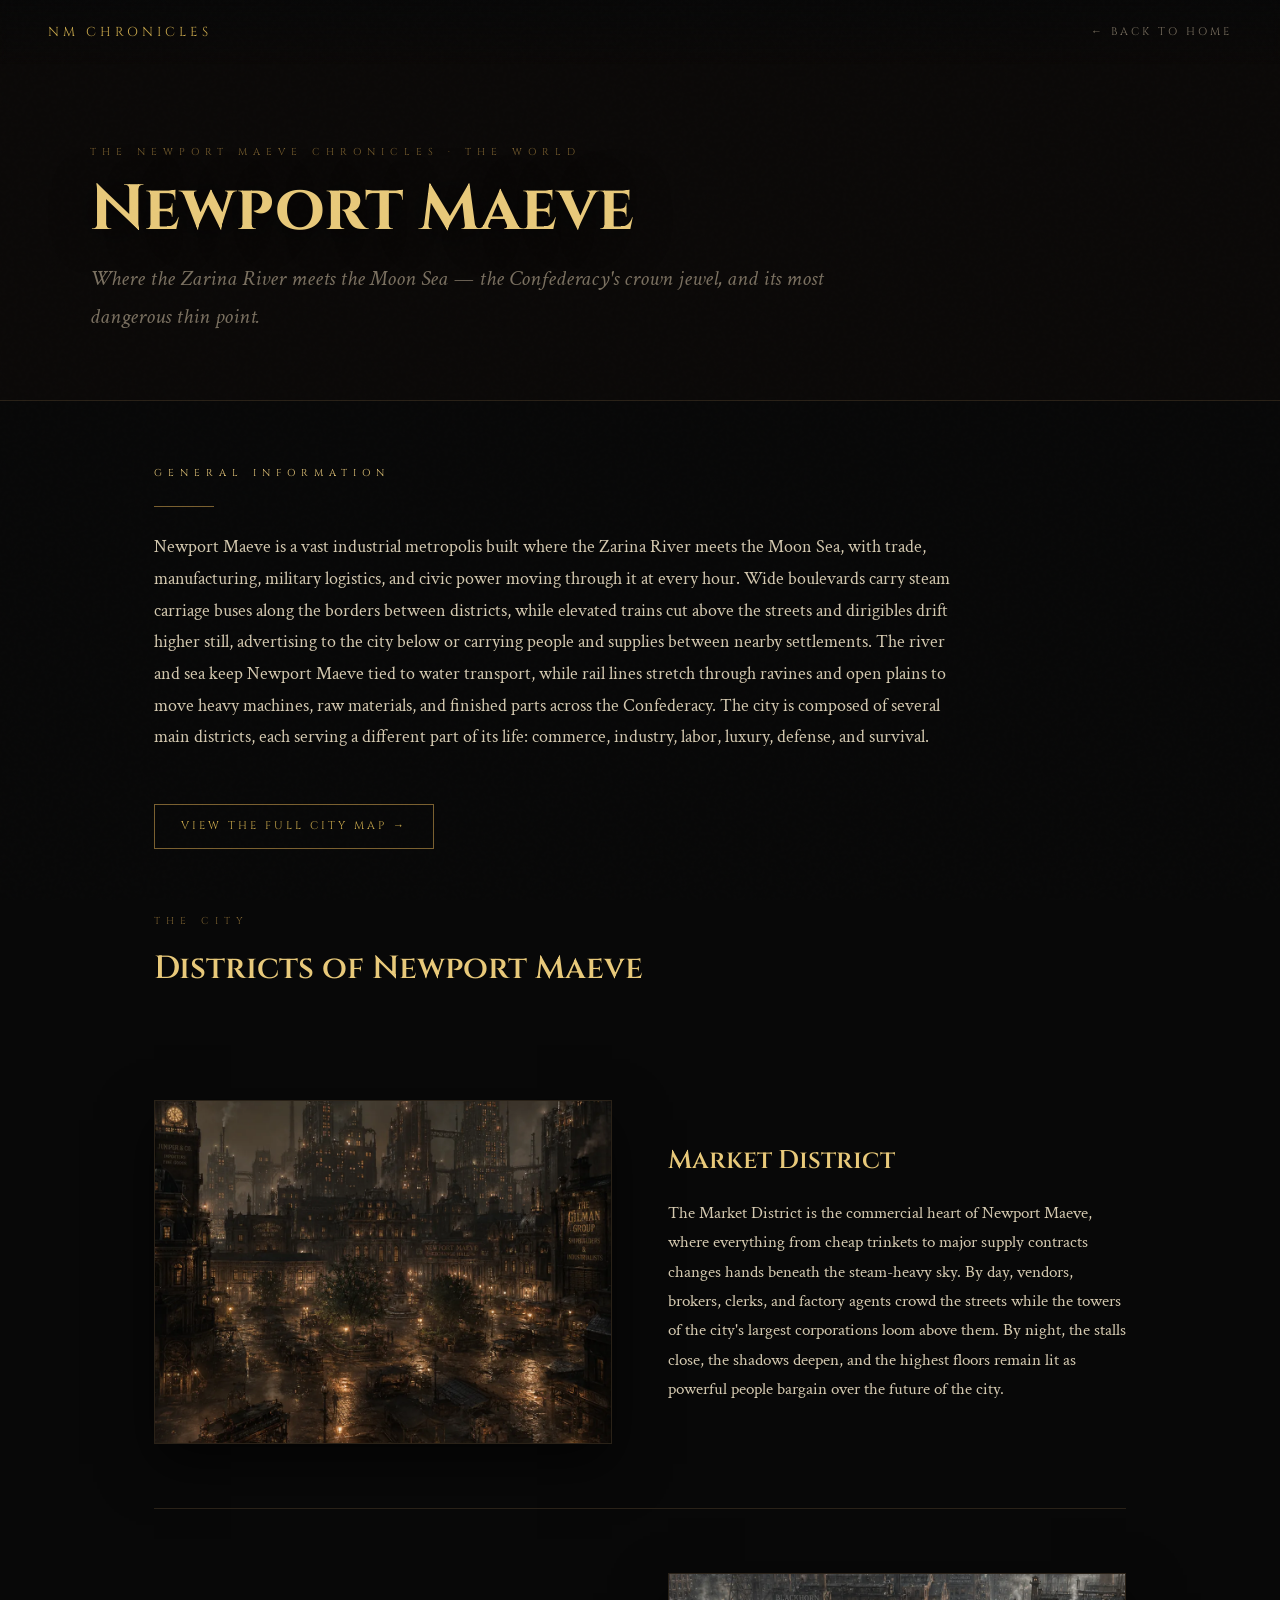
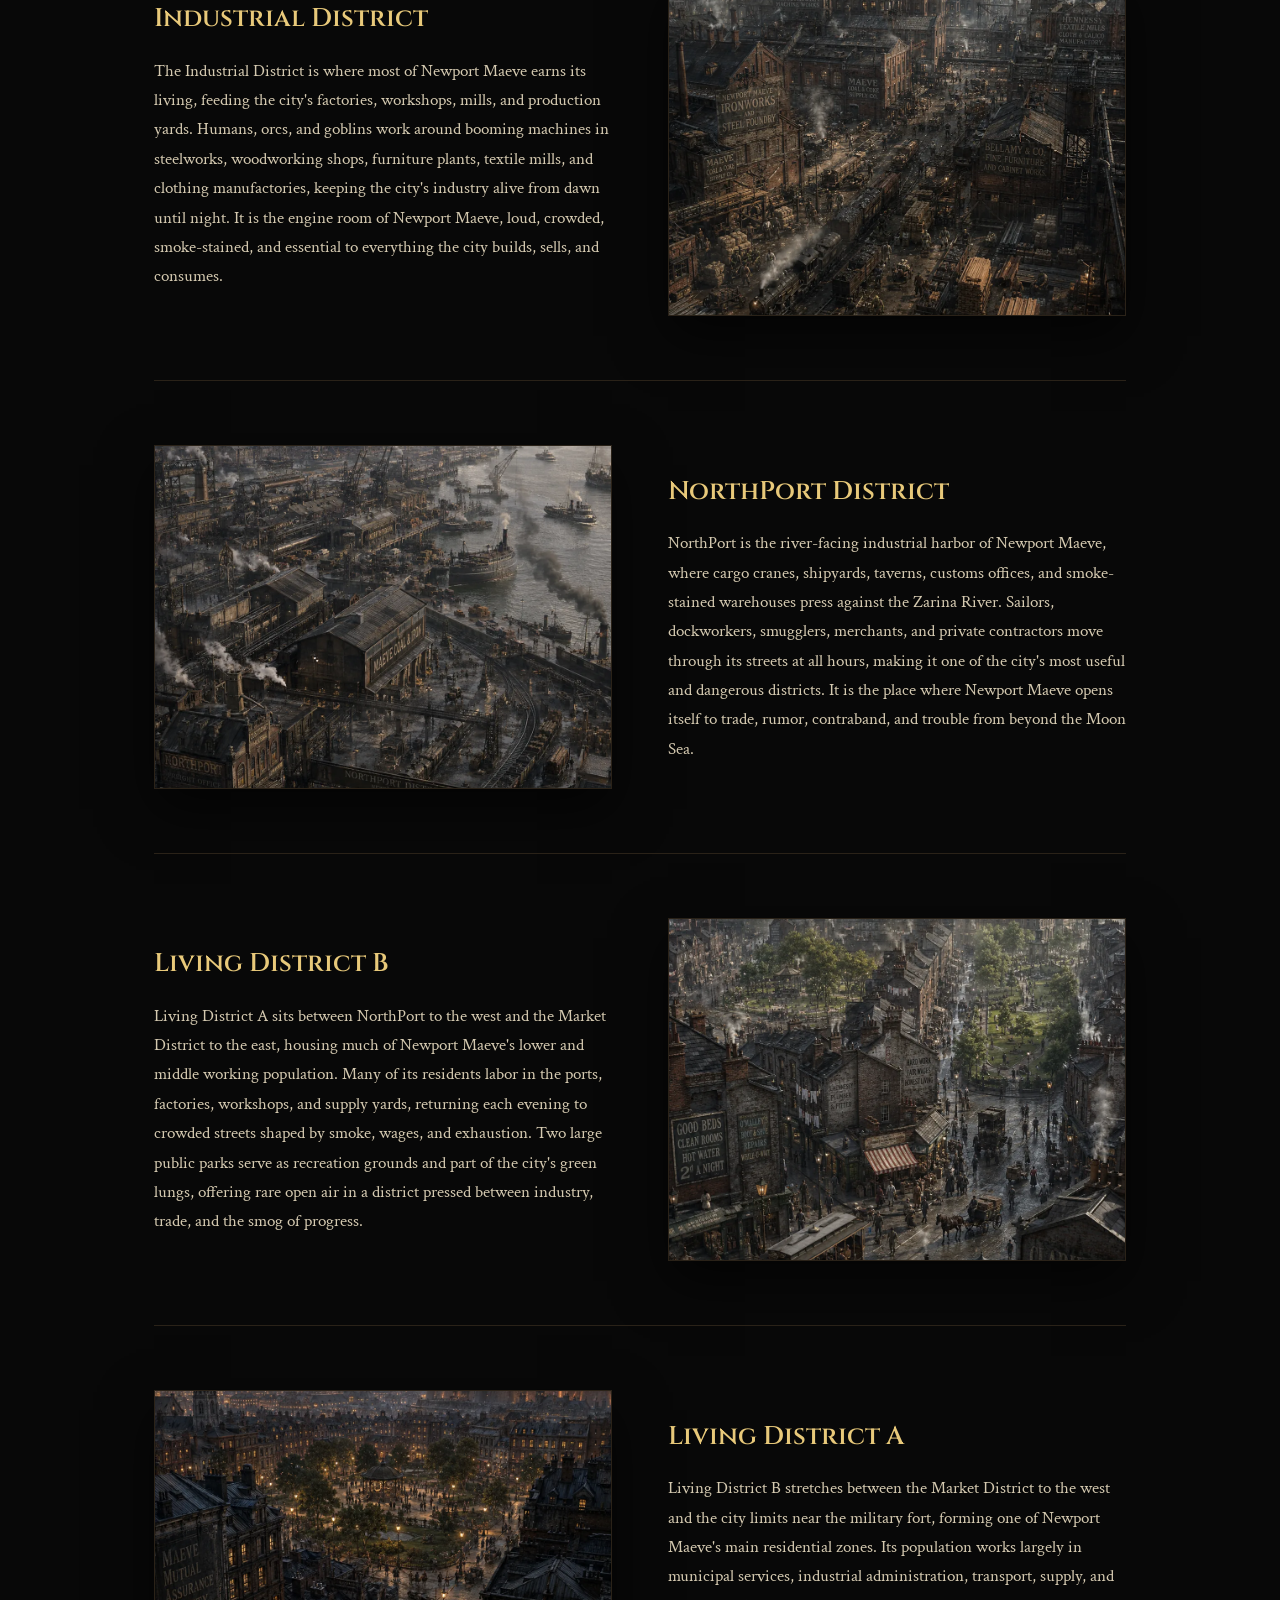
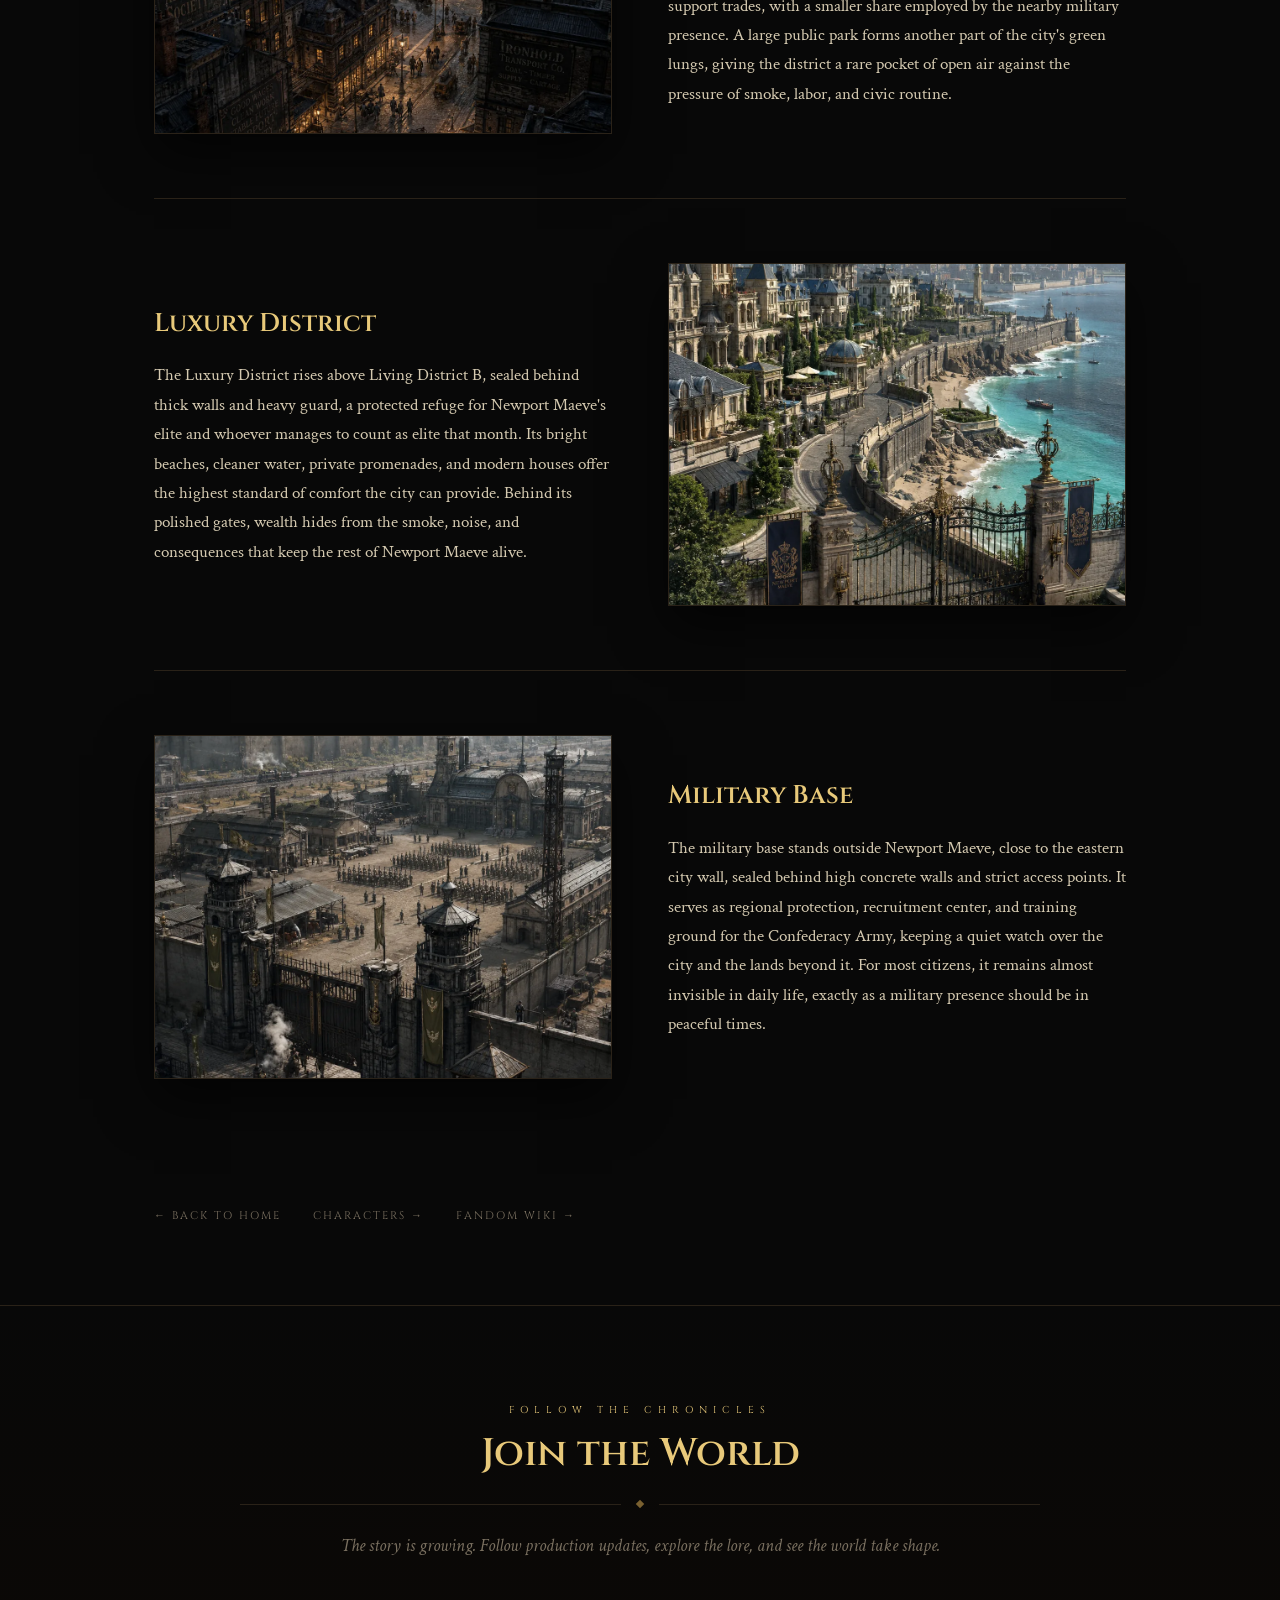
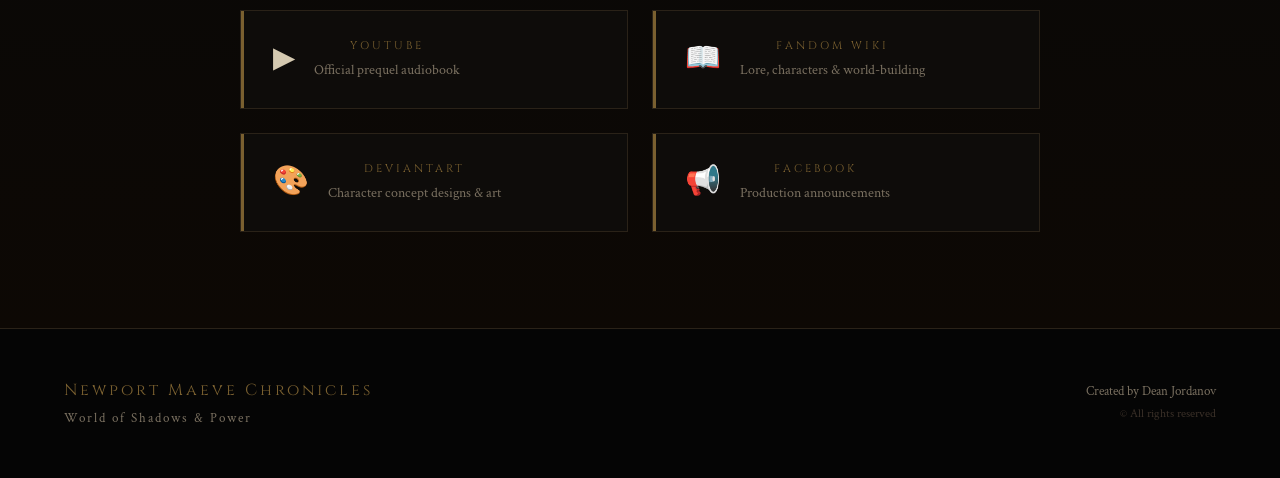
==== city.html @ b958e459 "Add files via upload" ====
<!DOCTYPE html>
<html lang="en">
<head>
<meta charset="UTF-8">
<meta name="viewport" content="width=device-width, initial-scale=1.0">
<meta name="robots" content="index, follow">
<meta name="referrer" content="strict-origin-when-cross-origin">
<meta name="author" content="Dean Jordanov">
<meta name="description" content="Newport Maeve — the industrial metropolis at the heart of The Newport Maeve Chronicles. Explore its districts: Market, Industrial, NorthPort, Living, Luxury, and the Military Base.">
<link rel="canonical" href="https://newportmaeve.com/city.html">
<meta property="og:type" content="article">
<meta property="og:site_name" content="The Newport Maeve Chronicles">
<meta property="og:title" content="Newport Maeve | The Newport Maeve Chronicles">
<meta property="og:description" content="The industrial metropolis at the heart of The Newport Maeve Chronicles — explore its districts.">
<meta property="og:image" content="https://newportmaeve.com/assets/images/city/city-sheet.webp">
<meta property="og:url" content="https://newportmaeve.com/city.html">
<meta name="twitter:card" content="summary_large_image">
<meta name="twitter:title" content="Newport Maeve | The Newport Maeve Chronicles">
<meta name="twitter:description" content="The industrial metropolis at the heart of The Newport Maeve Chronicles — explore its districts.">
<meta name="twitter:image" content="https://newportmaeve.com/assets/images/city/city-sheet.webp">
<title>Newport Maeve | The Newport Maeve Chronicles</title>
<link rel="icon" type="image/png" href="/assets/favicon/favicon-96x96.png" sizes="96x96" />
<link rel="icon" type="image/svg+xml" href="/assets/favicon/favicon.svg" />
<link rel="shortcut icon" href="/assets/favicon/favicon.ico" />
<link rel="apple-touch-icon" sizes="180x180" href="/assets/favicon/apple-touch-icon.png" />
<script type="application/ld+json">
{
  "@context": "https://schema.org",
  "@type": "Place",
  "name": "Newport Maeve",
  "description": "Newport Maeve is a vast industrial metropolis built where the Zarina River meets the Moon Sea, with trade, manufacturing, military logistics, and civic power moving through it at every hour. Wide boulevards carry steam carriage buses along the borders between districts, while elevated trains cut abo",
  "url": "https://newportmaeve.com/city.html",
  "image": "https://newportmaeve.com/assets/images/city/city-sheet.webp",
  "subjectOf": {
    "@type": "BookSeries",
    "name": "The Newport Maeve Chronicles",
    "author": {
      "@type": "Person",
      "name": "Dean Jordanov"
    }
  }
}
</script>
<link rel="stylesheet" href="css/reset.css">
<link rel="stylesheet" href="css/general.css">
<link rel="stylesheet" href="css/typography.css">
<link rel="stylesheet" href="css/components/lightbox.css">
<link rel="stylesheet" href="css/components/connect.css">
<link rel="stylesheet" href="css/components/footer.css">
<link rel="stylesheet" href="css/components/city-sheet.css">
<noscript><style>.district-card{opacity:1 !important;transform:none !important;}</style></noscript>
</head>
<body>

<nav class="city-nav">
  <a href="index.html" class="nav-logo">NM Chronicles</a>
  <a href="index.html#map" class="nav-back">&larr; Back to Home</a>
</nav>

<header class="city-hero">
  <div class="city-hero-inner">
    <p class="city-eyebrow">The Newport Maeve Chronicles &middot; The World</p>
    <h1 class="city-name">Newport Maeve</h1>
    <p class="city-tagline">Where the Zarina River meets the Moon Sea — the Confederacy&#x27;s crown jewel, and its most dangerous thin point.</p>
  </div>
</header>

<section class="city-body">
  <p class="section-label">General Information</p>
  <div class="divider"></div>
  <div class="city-general">
    <p>Newport Maeve is a vast industrial metropolis built where the Zarina River meets the Moon Sea, with trade, manufacturing, military logistics, and civic power moving through it at every hour. Wide boulevards carry steam carriage buses along the borders between districts, while elevated trains cut above the streets and dirigibles drift higher still, advertising to the city below or carrying people and supplies between nearby settlements. The river and sea keep Newport Maeve tied to water transport, while rail lines stretch through ravines and open plains to move heavy machines, raw materials, and finished parts across the Confederacy. The city is composed of several main districts, each serving a different part of its life: commerce, industry, labor, luxury, defense, and survival.</p>
  </div>
</section>

<div class="city-fulllink">
  <a id="viewMap" data-full="assets/images/city/city-sheet.webp" data-alt="Newport Maeve — full city map">View the full city map &rarr;</a>
</div>

<section class="districts">
  <p class="districts-label">The City</p>
  <h2 class="districts-title">Districts of Newport Maeve</h2>
  <div class="district-grid">
    <article class="district-card" id="market-district">
      <div class="district-frame"><img src="assets/images/city/city-market-district.webp" alt="Market District, a district of Newport Maeve" loading="lazy" onerror="this.style.display='none';this.parentNode.classList.add('is-empty');this.parentNode.insertAdjacentHTML('beforeend','<span class=&quot;frame-empty&quot;>Coming soon</span>')"></div>
      <div class="district-info">
        <h3 class="district-name">Market District</h3>
        <p class="district-desc">The Market District is the commercial heart of Newport Maeve, where everything from cheap trinkets to major supply contracts changes hands beneath the steam-heavy sky. By day, vendors, brokers, clerks, and factory agents crowd the streets while the towers of the city&#x27;s largest corporations loom above them. By night, the stalls close, the shadows deepen, and the highest floors remain lit as powerful people bargain over the future of the city.</p>
      </div>
    </article>
    <article class="district-card" id="industrial-district">
      <div class="district-frame"><img src="assets/images/city/city-industrial-district.webp" alt="Industrial District, a district of Newport Maeve" loading="lazy" onerror="this.style.display='none';this.parentNode.classList.add('is-empty');this.parentNode.insertAdjacentHTML('beforeend','<span class=&quot;frame-empty&quot;>Coming soon</span>')"></div>
      <div class="district-info">
        <h3 class="district-name">Industrial District</h3>
        <p class="district-desc">The Industrial District is where most of Newport Maeve earns its living, feeding the city&#x27;s factories, workshops, mills, and production yards. Humans, orcs, and goblins work around booming machines in steelworks, woodworking shops, furniture plants, textile mills, and clothing manufactories, keeping the city&#x27;s industry alive from dawn until night. It is the engine room of Newport Maeve, loud, crowded, smoke-stained, and essential to everything the city builds, sells, and consumes.</p>
      </div>
    </article>
    <article class="district-card" id="northport-district">
      <div class="district-frame"><img src="assets/images/city/city-northport-district.webp" alt="NorthPort District, a district of Newport Maeve" loading="lazy" onerror="this.style.display='none';this.parentNode.classList.add('is-empty');this.parentNode.insertAdjacentHTML('beforeend','<span class=&quot;frame-empty&quot;>Coming soon</span>')"></div>
      <div class="district-info">
        <h3 class="district-name">NorthPort District</h3>
        <p class="district-desc">NorthPort is the river-facing industrial harbor of Newport Maeve, where cargo cranes, shipyards, taverns, customs offices, and smoke-stained warehouses press against the Zarina River. Sailors, dockworkers, smugglers, merchants, and private contractors move through its streets at all hours, making it one of the city&#x27;s most useful and dangerous districts. It is the place where Newport Maeve opens itself to trade, rumor, contraband, and trouble from beyond the Moon Sea.</p>
      </div>
    </article>
    <article class="district-card" id="living-district-b">
      <div class="district-frame"><img src="assets/images/city/city-living-district-b.webp" alt="Living District B, a district of Newport Maeve" loading="lazy" onerror="this.style.display='none';this.parentNode.classList.add('is-empty');this.parentNode.insertAdjacentHTML('beforeend','<span class=&quot;frame-empty&quot;>Coming soon</span>')"></div>
      <div class="district-info">
        <h3 class="district-name">Living District B</h3>
        <p class="district-desc">Living District A sits between NorthPort to the west and the Market District to the east, housing much of Newport Maeve&#x27;s lower and middle working population. Many of its residents labor in the ports, factories, workshops, and supply yards, returning each evening to crowded streets shaped by smoke, wages, and exhaustion. Two large public parks serve as recreation grounds and part of the city&#x27;s green lungs, offering rare open air in a district pressed between industry, trade, and the smog of progress.</p>
      </div>
    </article>
    <article class="district-card" id="living-district-a">
      <div class="district-frame"><img src="assets/images/city/city-living-district-a.webp" alt="Living District A, a district of Newport Maeve" loading="lazy" onerror="this.style.display='none';this.parentNode.classList.add('is-empty');this.parentNode.insertAdjacentHTML('beforeend','<span class=&quot;frame-empty&quot;>Coming soon</span>')"></div>
      <div class="district-info">
        <h3 class="district-name">Living District A</h3>
        <p class="district-desc">Living District B stretches between the Market District to the west and the city limits near the military fort, forming one of Newport Maeve&#x27;s main residential zones. Its population works largely in municipal services, industrial administration, transport, supply, and support trades, with a smaller share employed by the nearby military presence. A large public park forms another part of the city&#x27;s green lungs, giving the district a rare pocket of open air against the pressure of smoke, labor, and civic routine.</p>
      </div>
    </article>
    <article class="district-card" id="luxury-district">
      <div class="district-frame"><img src="assets/images/city/city-luxury-district.webp" alt="Luxury District, a district of Newport Maeve" loading="lazy" onerror="this.style.display='none';this.parentNode.classList.add('is-empty');this.parentNode.insertAdjacentHTML('beforeend','<span class=&quot;frame-empty&quot;>Coming soon</span>')"></div>
      <div class="district-info">
        <h3 class="district-name">Luxury District</h3>
        <p class="district-desc">The Luxury District rises above Living District B, sealed behind thick walls and heavy guard, a protected refuge for Newport Maeve&#x27;s elite and whoever manages to count as elite that month. Its bright beaches, cleaner water, private promenades, and modern houses offer the highest standard of comfort the city can provide. Behind its polished gates, wealth hides from the smoke, noise, and consequences that keep the rest of Newport Maeve alive.</p>
      </div>
    </article>
    <article class="district-card" id="military-base">
      <div class="district-frame"><img src="assets/images/city/city-military-base.webp" alt="Military Base, a district of Newport Maeve" loading="lazy" onerror="this.style.display='none';this.parentNode.classList.add('is-empty');this.parentNode.insertAdjacentHTML('beforeend','<span class=&quot;frame-empty&quot;>Coming soon</span>')"></div>
      <div class="district-info">
        <h3 class="district-name">Military Base</h3>
        <p class="district-desc">The military base stands outside Newport Maeve, close to the eastern city wall, sealed behind high concrete walls and strict access points. It serves as regional protection, recruitment center, and training ground for the Confederacy Army, keeping a quiet watch over the city and the lands beyond it. For most citizens, it remains almost invisible in daily life, exactly as a military presence should be in peaceful times.</p>
      </div>
    </article>
  </div>
</section>

<nav class="city-crosslinks">
  <a href="index.html#map">&larr; Back to home</a>
  <a href="index.html#characters">Characters &rarr;</a>
  <a href="https://newport-maeve.fandom.com/wiki/Newport_Maeve_Chronicles_Wiki" target="_blank" rel="noopener">Fandom Wiki &rarr;</a>
</nav>

<section id="connect" class="connect-section">
  <div class="connect-inner">
    <p class="section-label">Follow the Chronicles</p>
    <h2 class="section-title">Join the World</h2>
    <div class="ornament"><div class="ornament-line"></div><div class="ornament-diamond"></div><div class="ornament-line"></div></div>
    <p class="section-lead">The story is growing. Follow production updates, explore the lore, and see the world take shape.</p>
    <div class="links-grid">
      <a href="https://youtu.be/gg5DZfQgrho?si=nwGPkU6QQ4LaS6uQ" target="_blank" rel="noopener" class="link-card">
        <div class="link-icon">&#9654;</div>
        <div><div class="link-label">YouTube</div><div class="link-desc">Official prequel audiobook</div></div>
      </a>
      <a href="https://newport-maeve.fandom.com/wiki/Newport_Maeve_Chronicles_Wiki" target="_blank" rel="noopener" class="link-card">
        <div class="link-icon">&#128214;</div>
        <div><div class="link-label">Fandom Wiki</div><div class="link-desc">Lore, characters &amp; world-building</div></div>
      </a>
      <a href="https://www.deviantart.com/deant01/gallery/92908164/newport-maeve-chroncles-art" target="_blank" rel="noopener" class="link-card">
        <div class="link-icon">&#127912;</div>
        <div><div class="link-label">DeviantArt</div><div class="link-desc">Character concept designs &amp; art</div></div>
      </a>
      <a href="https://www.facebook.com/NewportMaeveChronicles/" target="_blank" rel="noopener" class="link-card">
        <div class="link-icon">&#128226;</div>
        <div><div class="link-label">Facebook</div><div class="link-desc">Production announcements</div></div>
      </a>
    </div>
  </div>
</section>


<div class="lightbox" id="lightbox" aria-hidden="true">
  <button class="lightbox-close" id="lightboxClose" aria-label="Close">&times;</button>
  <img id="lightboxImg" src="" alt="">
  <span class="lightbox-hint">Click outside or &times; to close</span>
</div>

<footer>
  <div>
    <div class="footer-logo">Newport Maeve Chronicles</div>
    <div class="footer-sub">World of Shadows &amp; Power</div>
  </div>
  <div class="footer-credit">Created by Dean Jordanov<br><span class="footer-copy">&copy; All rights reserved</span></div>
</footer>

<script type="module" src="js/city.js"></script>
</body>
</html>
---- css/general.css ----
:root {
  --gold: #C9A84C;
  --gold-light: #E8C97A;
  --gold-dim: #7A6030;
  --crimson: #8B1A1A;
  --crimson-bright: #C0392B;
  --bg-deep: #080808;
  --bg-card: #0E0C0A;
  --bg-section: #0B0908;
  --text: #D4C9B0;
  --text-dim: #7A7060;
  --border: #2A2218;
}

html {
  scroll-behavior: smooth;
}

body {
  background: var(--bg-deep);
  color: var(--text);
  font-family: 'Crimson Text', Georgia, serif;
  font-size: 18px;
  line-height: 1.7;
  overflow-x: hidden;
  cursor: default;
}

body::before {
  content: '';
  position: fixed;
  inset: 0;
  background-image: url("data:image/svg+xml,%3Csvg viewBox='0 0 256 256' xmlns='http://www.w3.org/2000/svg'%3E%3Cfilter id='noise'%3E%3CfeTurbulence type='fractalNoise' baseFrequency='0.9' numOctaves='4' stitchTiles='stitch'/%3E%3C/filter%3E%3Crect width='100%25' height='100%25' filter='url(%23noise)' opacity='0.04'/%3E%3C/svg%3E");
  pointer-events: none;
  z-index: 9999;
  opacity: 0.35;
}

section {
  padding: 6rem 4rem;
}

#about {
  background: var(--bg-section);
}

@media (max-width: 900px) {
  section {
    padding: 4rem 1.5rem;
  }
}
---- css/typography.css ----
/*
 Local font-face declarations (load from `assets/fonts`)

 Notes:
 - Fonts are preloaded in `index.html` to improve LCP for the hero.
 - Prefer adding `woff2` sources for production; keep `ttf` as a fallback.
 - `font-display: swap` is used to avoid invisible text during loading.
*/
@font-face {
  font-family: 'Cinzel';
  src: local('Cinzel'),
       url('../assets/fonts/Cinzel,Crimson_Text/Cinzel/Cinzel-VariableFont_wght.ttf') format('truetype');
  font-weight: 100 900;
  font-style: normal;
  font-display: swap;
}

/* Local Crimson Text faces */
@font-face {
  font-family: 'Crimson Text';
  src: local('Crimson Text'), local('CrimsonText-Regular'),
       url('../assets/fonts/Cinzel,Crimson_Text/Crimson_Text/CrimsonText-Regular.ttf') format('truetype');
  font-weight: 400;
  font-style: normal;
  font-display: swap;
}
@font-face {
  font-family: 'Crimson Text';
  src: local('Crimson Text Italic'), local('CrimsonText-Italic'),
       url('../assets/fonts/Cinzel,Crimson_Text/Crimson_Text/CrimsonText-Italic.ttf') format('truetype');
  font-weight: 400;
  font-style: italic;
  font-display: swap;
}
@font-face {
  font-family: 'Crimson Text';
  src: local('Crimson Text SemiBold'), local('CrimsonText-SemiBold'),
       url('../assets/fonts/Cinzel,Crimson_Text/Crimson_Text/CrimsonText-SemiBold.ttf') format('truetype');
  font-weight: 600;
  font-style: normal;
  font-display: swap;
}
@font-face {
  font-family: 'Crimson Text';
  src: local('Crimson Text SemiBold Italic'), local('CrimsonText-SemiBoldItalic'),
       url('../assets/fonts/Cinzel,Crimson_Text/Crimson_Text/CrimsonText-SemiBoldItalic.ttf') format('truetype');
  font-weight: 600;
  font-style: italic;
  font-display: swap;
}
@font-face {
  font-family: 'Crimson Text';
  src: local('Crimson Text Bold'), local('CrimsonText-Bold'),
       url('../assets/fonts/Cinzel,Crimson_Text/Crimson_Text/CrimsonText-Bold.ttf') format('truetype');
  font-weight: 700;
  font-style: normal;
  font-display: swap;
}
@font-face {
  font-family: 'Crimson Text';
  src: local('Crimson Text Bold Italic'), local('CrimsonText-BoldItalic'),
       url('../assets/fonts/Cinzel,Crimson_Text/Crimson_Text/CrimsonText-BoldItalic.ttf') format('truetype');
  font-weight: 700;
  font-style: italic;
  font-display: swap;
}

.section-label {
  font-family: 'Cinzel', serif;
  font-size: 10px;
  letter-spacing: 6px;
  color: var(--gold-light);
  text-transform: uppercase;
  margin-bottom: 0.75rem;
}

.section-title {
  font-family: 'Cinzel', serif;
  font-size: clamp(1.6rem, 3vw, 2.6rem);
  color: var(--gold-light);
  font-weight: 600;
  margin-bottom: 1.5rem;
  line-height: 1.2;
}

.section-lead {
  color: var(--text-dim);
  font-style: italic;
}

.divider {
  width: 60px;
  height: 1px;
  background: var(--gold-dim);
  margin: 1.5rem 0;
}

.ornament {
  display: flex;
  align-items: center;
  gap: 1rem;
  margin: 1.5rem 0;
}

.ornament-line {
  flex: 1;
  height: 1px;
  background: var(--border);
}

.ornament-diamond {
  width: 6px;
  height: 6px;
  background: var(--gold-dim);
  transform: rotate(45deg);
  flex-shrink: 0;
}
---- css/components/connect.css ----
.connect-section {
  background: linear-gradient(to bottom, var(--bg-deep), #0D0804);
  text-align: center;
  border-top: 1px solid var(--border);
}

.connect-inner {
  max-width: 800px;
  margin: 0 auto;
}

.links-grid {
  display: grid;
  grid-template-columns: repeat(2, 1fr);
  gap: 1.5rem;
  margin-top: 3rem;
}

.link-card {
  display: flex;
  align-items: center;
  gap: 1.2rem;
  padding: 1.5rem 2rem;
  background: var(--bg-card);
  border: 1px solid var(--border);
  text-decoration: none;
  color: var(--text);
  transition: border-color 0.3s, transform 0.2s, background 0.3s;
  position: relative;
  overflow: hidden;
}

.link-card::before {
  content: '';
  position: absolute;
  left: 0;
  top: 0;
  bottom: 0;
  width: 3px;
  background: var(--gold-dim);
  transition: background 0.3s;
}

.link-card:hover {
  border-color: var(--gold-dim);
  transform: translateY(-2px);
  background: #120E0A;
}

.link-card:hover::before {
  background: var(--gold);
}

.link-icon {
  font-size: 1.8rem;
  flex-shrink: 0;
}

.link-label {
  font-family: 'Cinzel', serif;
  font-size: 11px;
  letter-spacing: 3px;
  color: var(--gold-dim);
  text-transform: uppercase;
  margin-bottom: 2px;
  transition: color 0.3s;
}

.link-card:hover .link-label {
  color: var(--gold);
}

.link-desc {
  font-size: 0.9rem;
  color: var(--text-dim);
}

@media (max-width: 900px) {
  .links-grid {
    grid-template-columns: 1fr;
  }
}
---- css/components/footer.css ----
footer {
  border-top: 1px solid var(--border);
  padding: 3rem 4rem;
  display: flex;
  justify-content: space-between;
  align-items: center;
  background: #050505;
}

.footer-logo {
  font-family: 'Cinzel', serif;
  font-size: 16px;
  color: var(--gold-dim);
  letter-spacing: 3px;
}

.footer-sub {
  font-size: 0.8rem;
  color: var(--text-dim);
  letter-spacing: 2px;
  margin-top: 4px;
}

.footer-credit {
  font-size: 0.82rem;
  color: var(--text-dim);
  text-align: right;
}

.footer-copy {
  font-size: 0.75rem;
  color: #3A3028;
}

@media (max-width: 900px) {
  footer {
    flex-direction: column;
    gap: 1rem;
    text-align: center;
  }

  .footer-credit {
    text-align: center;
  }
}
---- css/components/city-sheet.css ----
/* City sheet page — reuses global tokens; mirrors character-sheet structure */

.city-nav {
  position: fixed;
  top: 0; left: 0; right: 0;
  z-index: 100;
  display: flex;
  justify-content: space-between;
  align-items: center;
  padding: 0 3rem;
  height: 64px;
  background: linear-gradient(to bottom, rgba(8,8,8,0.97) 0%, rgba(8,8,8,0) 100%);
  backdrop-filter: blur(4px);
}
.city-nav a { text-decoration: none; }
.city-nav .nav-logo {
  font-family: 'Cinzel', serif;
  font-size: 13px;
  letter-spacing: 4px;
  color: var(--gold);
  text-transform: uppercase;
}
.city-nav .nav-back {
  font-family: 'Cinzel', serif;
  font-size: 11px;
  letter-spacing: 3px;
  color: var(--text-dim);
  text-transform: uppercase;
  transition: color 0.3s;
}
.city-nav .nav-back:hover { color: var(--gold-light); }

/* Hero */
.city-hero {
  position: relative;
  padding: 9rem 4rem 4rem;
  border-bottom: 1px solid var(--border);
  background: var(--bg-section);
  overflow: hidden;
}
.city-hero-inner { max-width: 1100px; margin: 0 auto; position: relative; z-index: 2; }
.city-eyebrow {
  font-family: 'Cinzel', serif;
  font-size: 10px;
  letter-spacing: 6px;
  color: var(--gold-dim);
  text-transform: uppercase;
  margin-bottom: 1rem;
}
.city-name {
  font-family: 'Cinzel', serif;
  font-size: clamp(2.2rem, 5vw, 4rem);
  font-weight: 700;
  color: var(--gold-light);
  line-height: 1.05;
  text-shadow: 0 4px 40px rgba(0,0,0,0.9);
}
.city-tagline {
  font-family: 'Crimson Text', serif;
  font-style: italic;
  font-size: clamp(1.05rem, 2vw, 1.4rem);
  color: var(--text-dim);
  margin-top: 1rem;
  max-width: 760px;
}

/* Body */
.city-body { max-width: 1100px; margin: 0 auto; padding: 4rem 4rem 2rem; }
.city-general p {
  font-size: 1.1rem;
  color: var(--text);
  line-height: 1.8;
  margin-bottom: 1.2rem;
  max-width: 820px;
}
.city-general em { color: var(--gold); font-style: italic; }

/* Districts */
.districts {
  max-width: 1100px;
  margin: 0 auto;
  padding: 2rem 4rem 4rem;
}
.districts-label {
  font-family: 'Cinzel', serif;
  font-size: 10px;
  letter-spacing: 6px;
  color: var(--gold-dim);
  text-transform: uppercase;
  margin-bottom: 0.75rem;
}
.districts-title {
  font-family: 'Cinzel', serif;
  font-size: clamp(1.4rem, 2.5vw, 2rem);
  color: var(--gold-light);
  font-weight: 600;
  margin-bottom: 2.5rem;
}
.district-grid {
  display: flex;
  flex-direction: column;
}
.district-card {
  display: grid;
  grid-template-columns: 1fr 1fr;
  gap: 3.5rem;
  align-items: center;
  padding: 4rem 0;
  border-top: 1px solid var(--border);
  scroll-margin-top: 88px;
}
.district-card:first-child { border-top: none; }
/* Alternate: even rows put the image on the right */
.district-card:nth-child(even) .district-frame { order: 2; }
.district-card:nth-child(even) .district-info { order: 1; }

/* Scroll-reveal (matches homepage) */
.district-card {
  opacity: 0;
  transform: translateY(24px);
  transition: opacity 0.7s ease, transform 0.7s ease;
}
.district-card.is-visible {
  opacity: 1;
  transform: translateY(0);
}

.district-frame {
  aspect-ratio: 4 / 3;
  position: relative;
  background:
    repeating-linear-gradient(45deg, rgba(122,96,48,0.05) 0 10px, transparent 10px 20px),
    var(--bg-deep);
  display: flex;
  align-items: center;
  justify-content: center;
  overflow: hidden;
  border: 1px solid var(--border);
  box-shadow: 0 20px 50px rgba(0,0,0,0.6);
}
.district-frame img { width: 100%; height: 100%; object-fit: cover; display: block; }
.district-frame .frame-empty {
  font-family: 'Cinzel', serif;
  font-size: 11px;
  letter-spacing: 2px;
  text-transform: uppercase;
  color: var(--text-dim);
  opacity: 0.5;
}
.district-info { padding: 0; }
.district-name {
  font-family: 'Cinzel', serif;
  font-size: clamp(1.3rem, 2vw, 1.7rem);
  color: var(--gold-light);
  font-weight: 600;
  margin-bottom: 1rem;
}
.district-desc {
  font-size: 1.05rem;
  color: var(--text);
  line-height: 1.75;
}

/* Full map link */
.city-fulllink {
  max-width: 1100px;
  margin: 0 auto;
  padding: 0 4rem 2rem;
}
.city-fulllink a {
  display: inline-flex;
  align-items: center;
  gap: 0.6rem;
  font-family: 'Cinzel', serif;
  font-size: 11px;
  letter-spacing: 3px;
  text-transform: uppercase;
  color: var(--gold);
  border: 1px solid var(--gold-dim);
  padding: 12px 26px;
  text-decoration: none;
  transition: background 0.3s, color 0.3s;
  cursor: pointer;
}
.city-fulllink a:hover { background: var(--gold); color: var(--bg-deep); }

.city-crosslinks {
  max-width: 1100px;
  margin: 0 auto;
  padding: 0 4rem 5rem;
  display: flex;
  gap: 2rem;
  flex-wrap: wrap;
}
.city-crosslinks a {
  font-family: 'Cinzel', serif;
  font-size: 11px;
  letter-spacing: 2px;
  text-transform: uppercase;
  color: var(--text-dim);
  text-decoration: none;
  transition: color 0.3s;
}
.city-crosslinks a:hover { color: var(--gold-light); }

@media (max-width: 900px) {
  .city-hero { padding: 7rem 1.5rem 3rem; }
  .city-body { padding: 3rem 1.5rem 1.5rem; }
  .districts { padding: 1.5rem 1.5rem 3rem; }
  .district-grid { grid-template-columns: none; }
  .district-card {
    grid-template-columns: 1fr;
    gap: 1.5rem;
    padding: 2.5rem 0;
  }
  /* On mobile, always image-first regardless of alternation */
  .district-card:nth-child(even) .district-frame { order: 0; }
  .district-card:nth-child(even) .district-info { order: 0; }
  .city-fulllink, .city-crosslinks { padding-left: 1.5rem; padding-right: 1.5rem; }
  .city-nav { padding: 0 1.5rem; }
}
@media (max-width: 600px) {
  .district-frame { aspect-ratio: 4 / 3; }
}
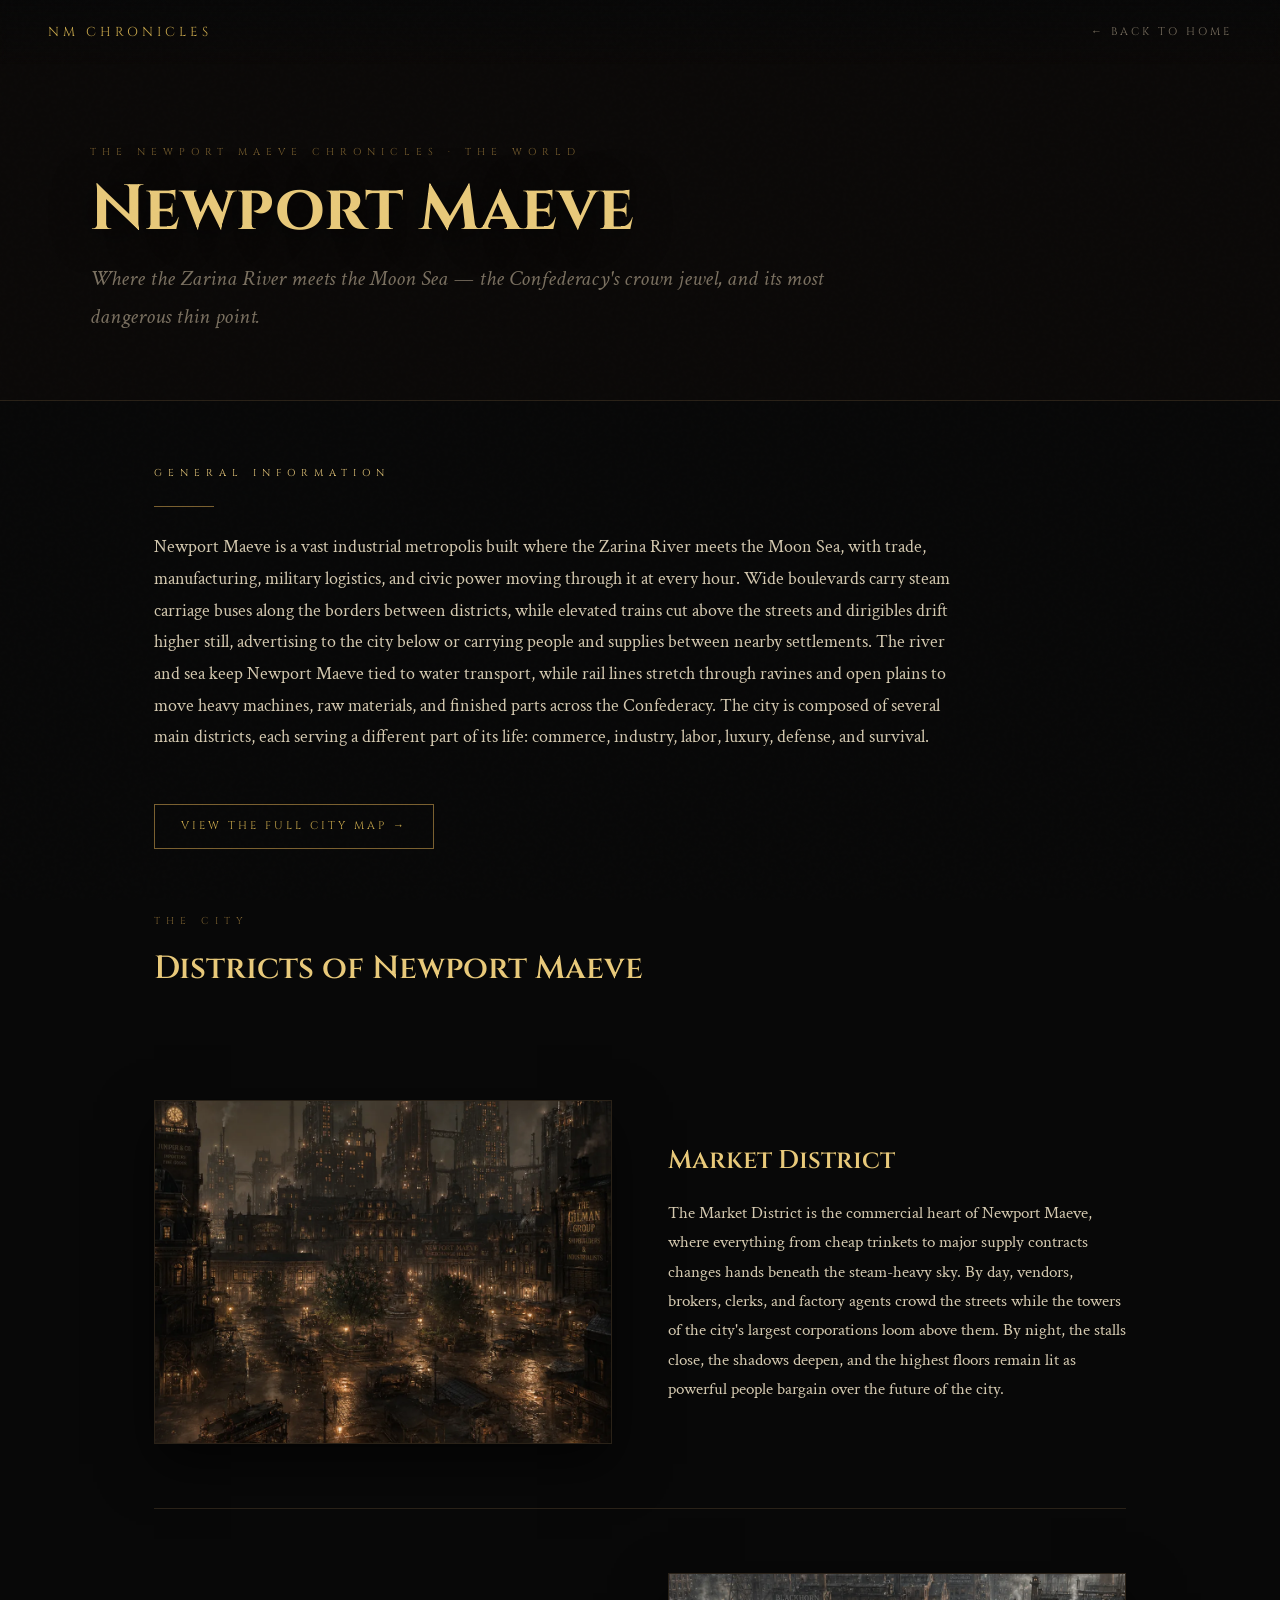
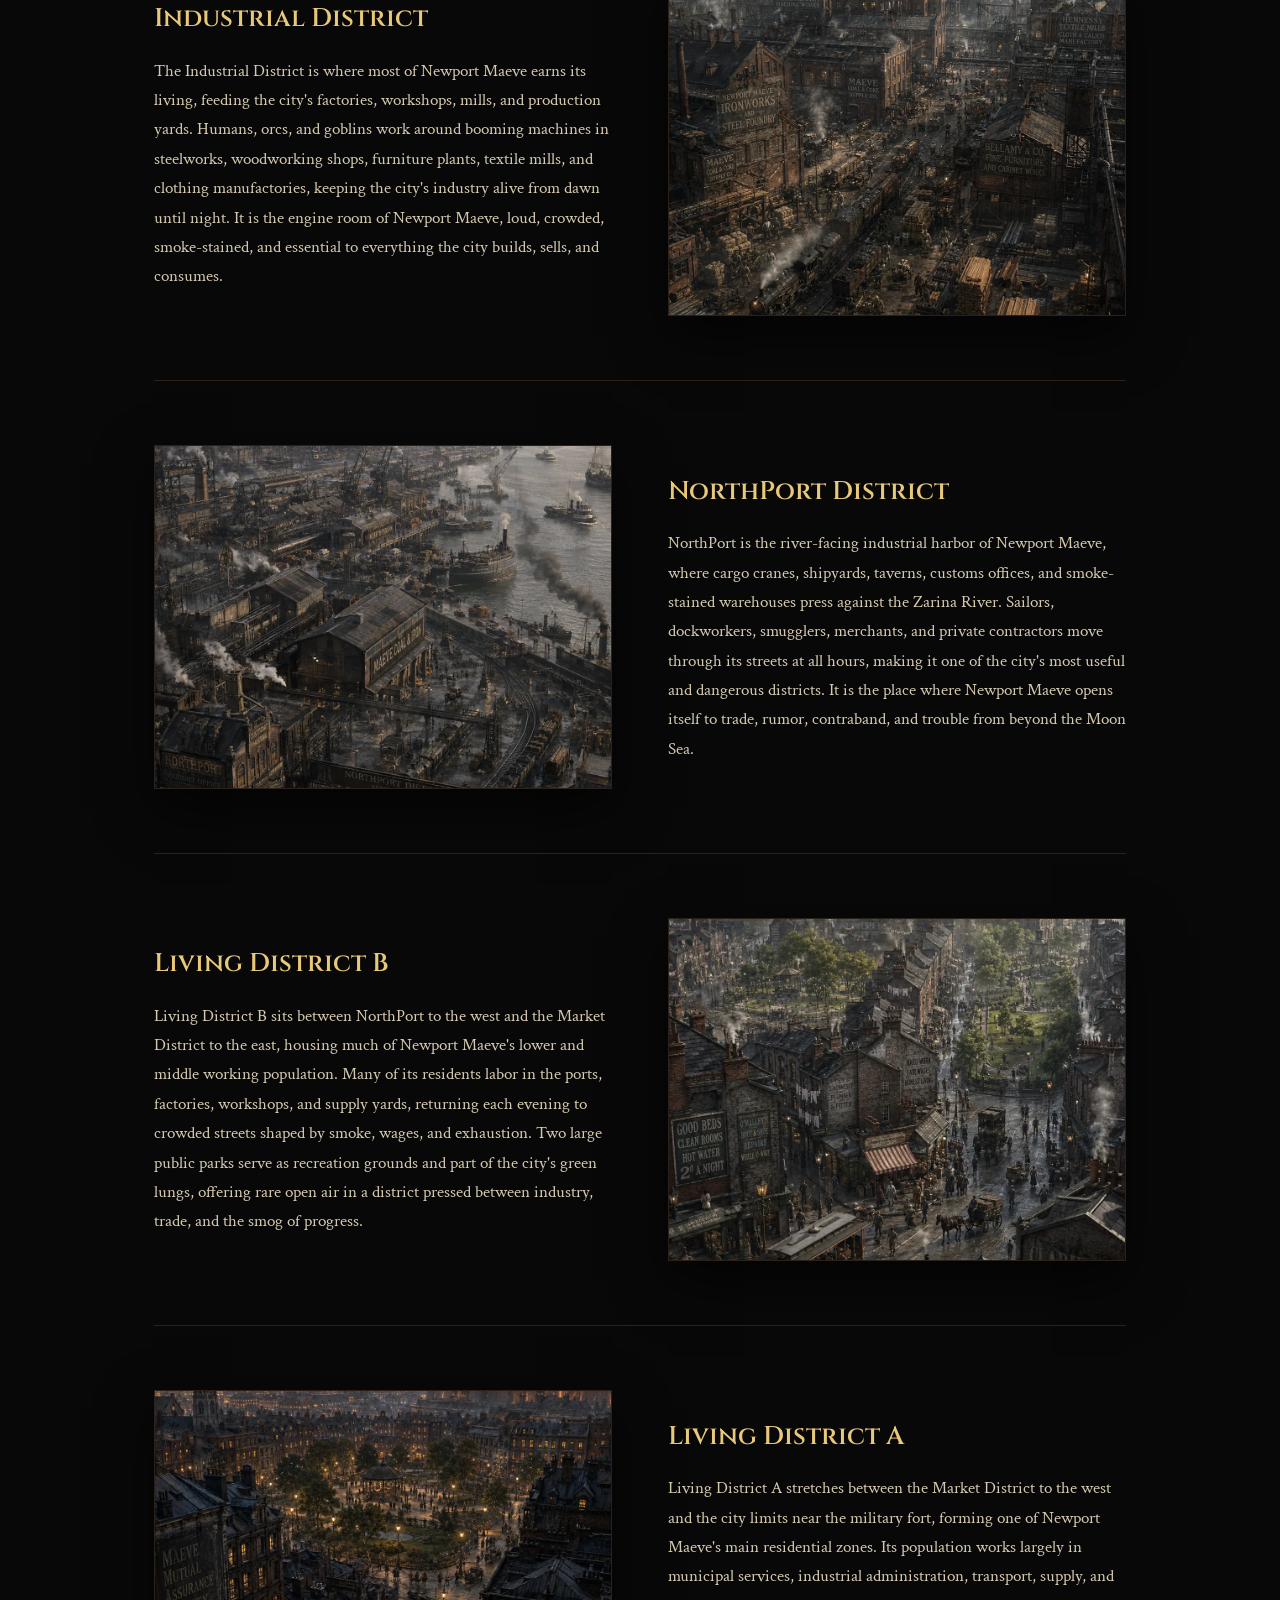
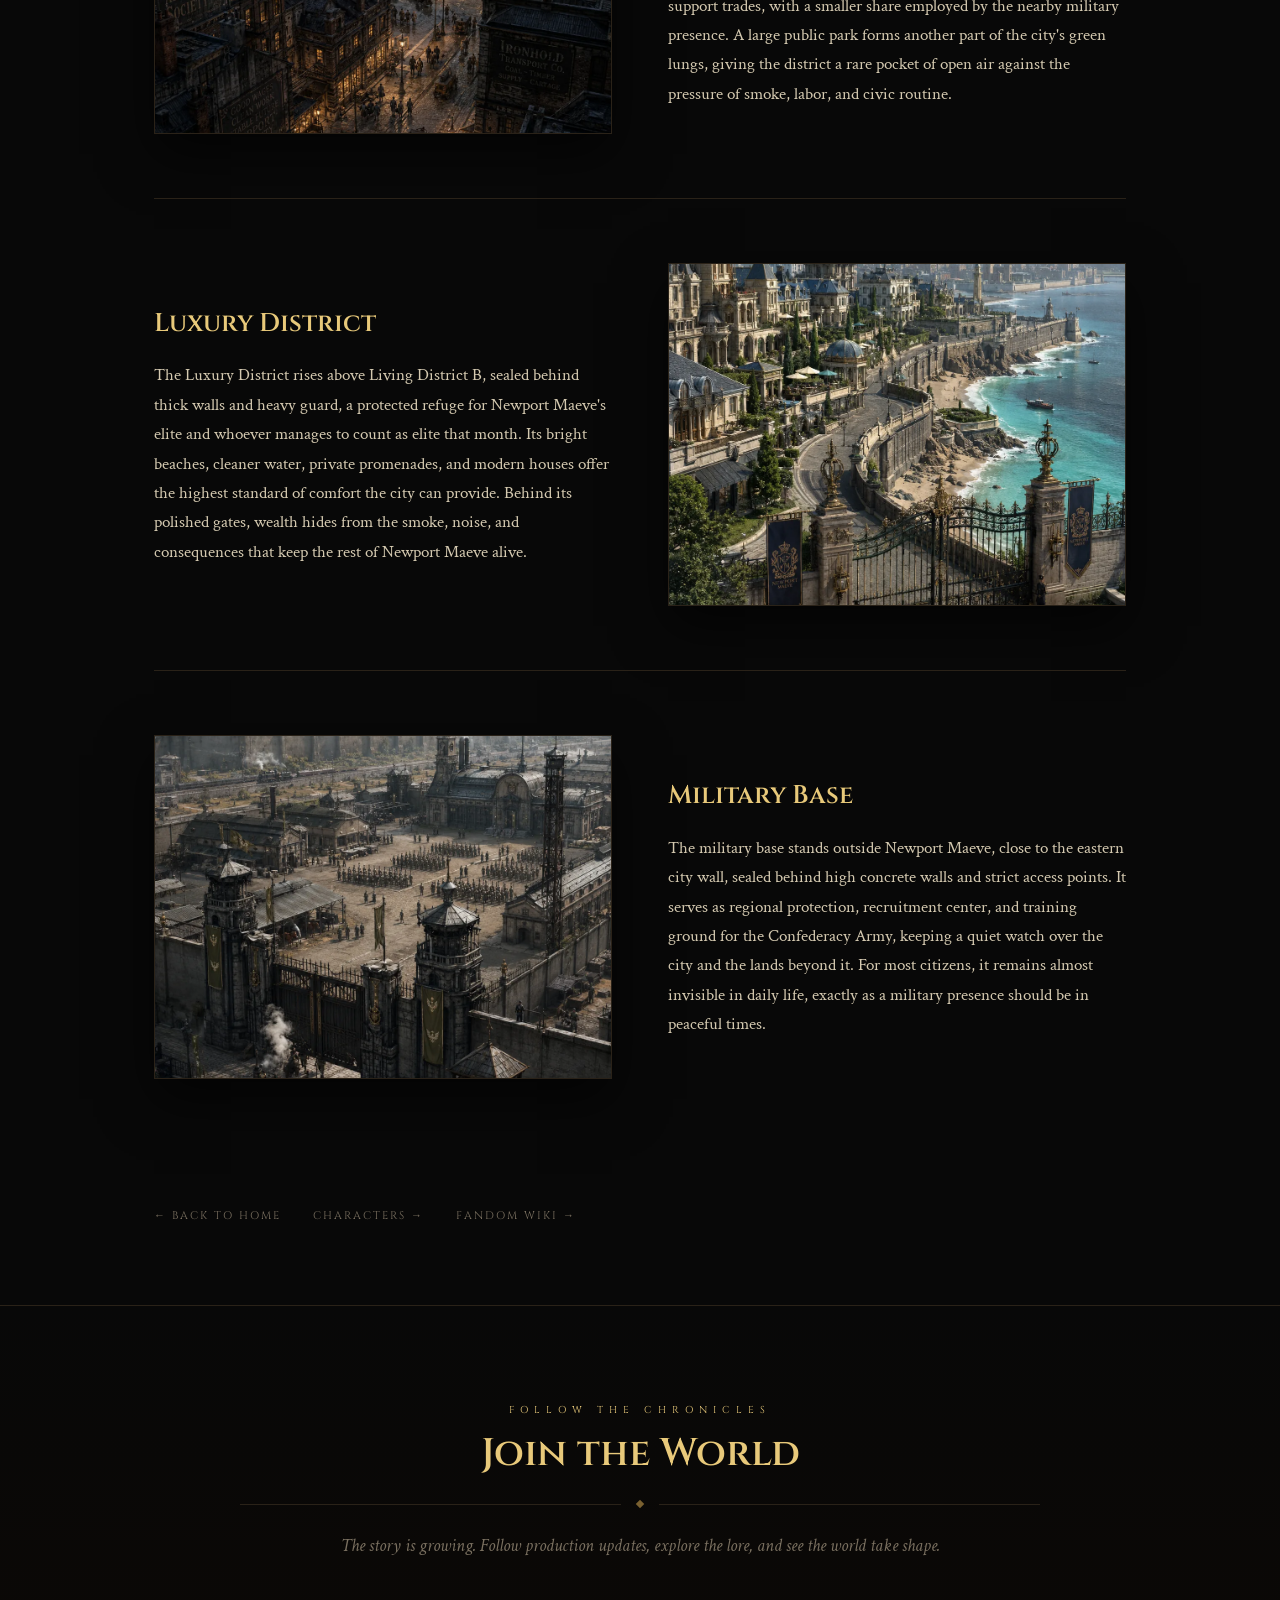
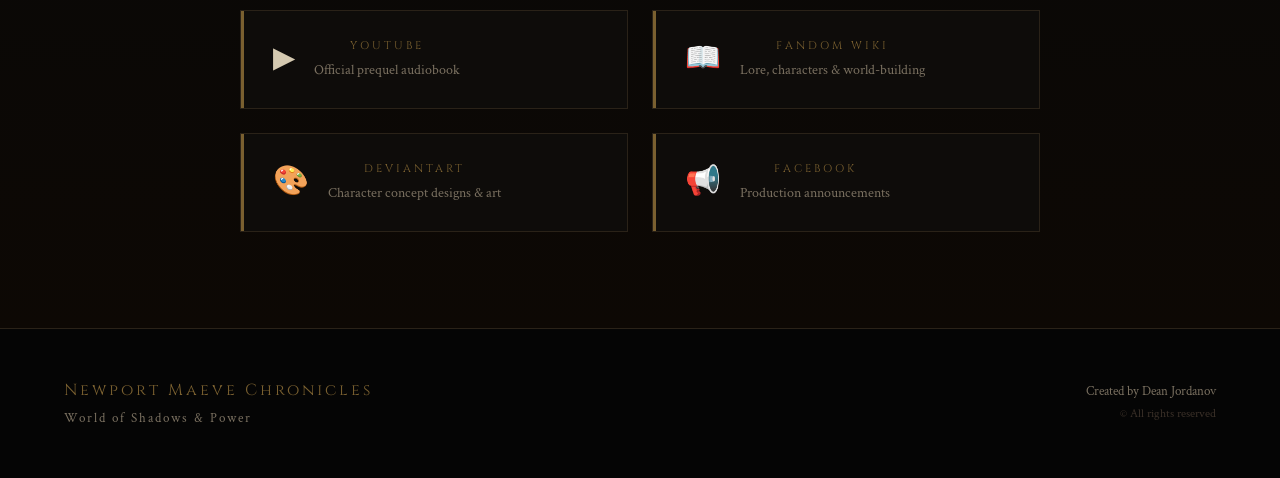
==== commit 8ed0a927: "Add files via upload" ====
--- a/city.html
+++ b/city.html
@@ -106,14 +106,14 @@
       <div class="district-frame"><img src="assets/images/city/city-living-district-b.webp" alt="Living District B, a district of Newport Maeve" loading="lazy" onerror="this.style.display='none';this.parentNode.classList.add('is-empty');this.parentNode.insertAdjacentHTML('beforeend','<span class=&quot;frame-empty&quot;>Coming soon</span>')"></div>
       <div class="district-info">
         <h3 class="district-name">Living District B</h3>
-        <p class="district-desc">Living District A sits between NorthPort to the west and the Market District to the east, housing much of Newport Maeve&#x27;s lower and middle working population. Many of its residents labor in the ports, factories, workshops, and supply yards, returning each evening to crowded streets shaped by smoke, wages, and exhaustion. Two large public parks serve as recreation grounds and part of the city&#x27;s green lungs, offering rare open air in a district pressed between industry, trade, and the smog of progress.</p>
+        <p class="district-desc">Living District B sits between NorthPort to the west and the Market District to the east, housing much of Newport Maeve&#x27;s lower and middle working population. Many of its residents labor in the ports, factories, workshops, and supply yards, returning each evening to crowded streets shaped by smoke, wages, and exhaustion. Two large public parks serve as recreation grounds and part of the city&#x27;s green lungs, offering rare open air in a district pressed between industry, trade, and the smog of progress.</p>
       </div>
     </article>
     <article class="district-card" id="living-district-a">
       <div class="district-frame"><img src="assets/images/city/city-living-district-a.webp" alt="Living District A, a district of Newport Maeve" loading="lazy" onerror="this.style.display='none';this.parentNode.classList.add('is-empty');this.parentNode.insertAdjacentHTML('beforeend','<span class=&quot;frame-empty&quot;>Coming soon</span>')"></div>
       <div class="district-info">
         <h3 class="district-name">Living District A</h3>
-        <p class="district-desc">Living District B stretches between the Market District to the west and the city limits near the military fort, forming one of Newport Maeve&#x27;s main residential zones. Its population works largely in municipal services, industrial administration, transport, supply, and support trades, with a smaller share employed by the nearby military presence. A large public park forms another part of the city&#x27;s green lungs, giving the district a rare pocket of open air against the pressure of smoke, labor, and civic routine.</p>
+        <p class="district-desc">Living District A stretches between the Market District to the west and the city limits near the military fort, forming one of Newport Maeve&#x27;s main residential zones. Its population works largely in municipal services, industrial administration, transport, supply, and support trades, with a smaller share employed by the nearby military presence. A large public park forms another part of the city&#x27;s green lungs, giving the district a rare pocket of open air against the pressure of smoke, labor, and civic routine.</p>
       </div>
     </article>
     <article class="district-card" id="luxury-district">
